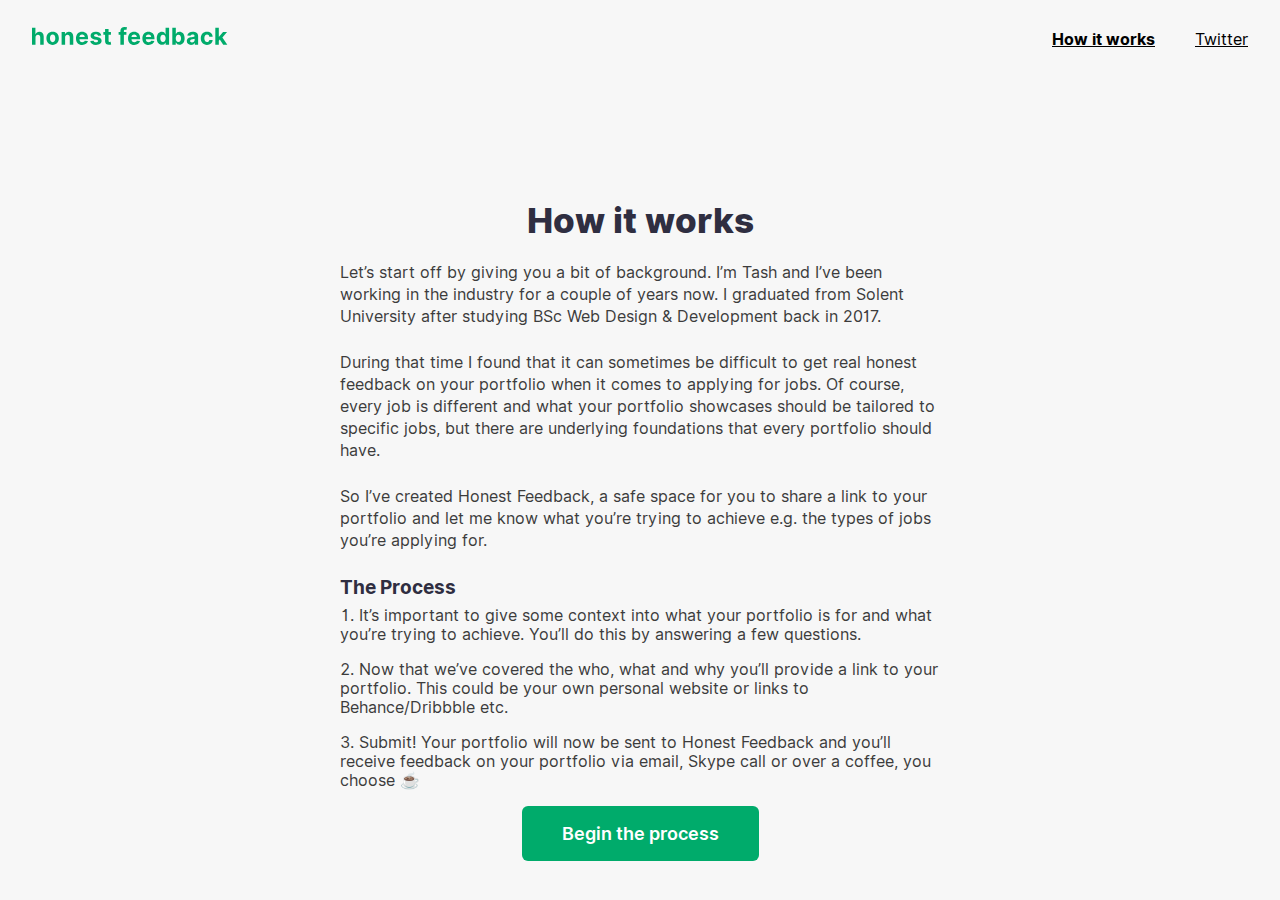
==== how-it-works.html @ 67dcb152 "Initial commit" ====
<!doctype html>
<html lang="en">
    <head>
        <meta charset="utf-8">
        <title>Honest Feedback | How it works</title>
        <meta name="description" content="Your portfolio needs to showcase your skills in their best light. Submit your portfolio for review to receive guidance and feedback ❤️">
        <meta name="viewport" content="width=device-width, initial-scale=1">
        <link rel="stylesheet" href="./styles.css">
    </head>
    <body class="how-it-works">
        <header class="header">
            <a href="./index.html" class="logo">
                <svg viewBox="0 0 197 18" fill="none" xmlns="http://www.w3.org/2000/svg">
                    <title>Honest Feedback</title>
                    <path d="M3.52 10.39c.01-1.64 1.01-2.6 2.45-2.6 1.43 0 2.28.92 2.27 2.48v7.46h3.52V9.64c0-2.97-1.74-4.78-4.4-4.78-1.92 0-3.2.91-3.79 2.41h-.15V.79H0v16.94h3.52V10.4zM20.74 17.98c3.85 0 6.25-2.64 6.25-6.55 0-3.94-2.4-6.57-6.25-6.57-3.86 0-6.25 2.63-6.25 6.57 0 3.91 2.39 6.55 6.25 6.55zm.01-2.73c-1.77 0-2.68-1.63-2.68-3.85 0-2.21.9-3.85 2.68-3.85 1.75 0 2.66 1.64 2.66 3.85 0 2.22-.91 3.85-2.66 3.85zM33.28 10.39c0-1.64.98-2.6 2.4-2.6s2.27.93 2.26 2.48v7.46h3.53V9.64c0-2.96-1.74-4.78-4.39-4.78-1.88 0-3.25.93-3.82 2.41h-.15V5.03h-3.36v12.7h3.53V10.4zM50.49 17.98c3.15 0 5.26-1.53 5.75-3.89L53 13.88c-.35.97-1.27 1.47-2.44 1.47-1.76 0-2.87-1.17-2.87-3.06h8.65v-.98c0-4.31-2.62-6.45-5.97-6.45-3.74 0-6.17 2.66-6.17 6.58 0 4.03 2.4 6.54 6.3 6.54zm-2.81-7.88a2.68 2.68 0 0 1 2.73-2.6c1.53 0 2.58 1.08 2.6 2.6h-5.33zM69.67 8.65c-.32-2.34-2.2-3.79-5.41-3.79-3.25 0-5.4 1.5-5.38 3.96-.01 1.9 1.19 3.13 3.67 3.63l2.2.44c1.1.22 1.61.62 1.63 1.26-.02.75-.84 1.3-2.07 1.3-1.26 0-2.1-.55-2.3-1.58l-3.47.18c.33 2.43 2.4 3.93 5.76 3.93 3.3 0 5.65-1.68 5.66-4.18-.01-1.84-1.2-2.94-3.67-3.45l-2.3-.46c-1.19-.25-1.62-.66-1.62-1.27 0-.76.86-1.26 1.95-1.26 1.22 0 1.95.67 2.12 1.49l3.23-.2zM79.36 5.03h-2.4V1.98h-3.52v3.05h-1.73v2.64h1.73v6.6c-.01 2.48 1.68 3.71 4.24 3.61a7.54 7.54 0 0 0 1.9-.33l-.55-2.63c-.17.04-.54.12-.87.12-.7 0-1.22-.27-1.2-1.24V7.67h2.4V5.04zM94.88 5.03h-2.52v-.85c0-.86.35-1.37 1.38-1.37.42 0 .85.1 1.13.18L95.5.35A9.28 9.28 0 0 0 93 0c-2.39 0-4.16 1.35-4.16 4.11v.92h-1.8v2.64h1.8v10.06h3.52V7.68h2.52V5.03zM102.82 17.98c3.15 0 5.26-1.53 5.76-3.89l-3.25-.21c-.36.97-1.27 1.47-2.44 1.47-1.76 0-2.88-1.17-2.88-3.06h8.65v-.98c0-4.31-2.61-6.45-5.97-6.45-3.74 0-6.16 2.66-6.16 6.58 0 4.03 2.39 6.54 6.3 6.54zm-2.8-7.88a2.68 2.68 0 0 1 2.73-2.6c1.52 0 2.58 1.08 2.6 2.6H100zM117.26 17.98c3.15 0 5.26-1.53 5.75-3.89l-3.25-.21c-.35.97-1.27 1.47-2.44 1.47-1.76 0-2.88-1.17-2.88-3.06h8.66v-.98c0-4.31-2.62-6.45-5.97-6.45-3.74 0-6.17 2.66-6.17 6.58 0 4.03 2.4 6.54 6.3 6.54zm-2.82-7.88a2.68 2.68 0 0 1 2.74-2.6c1.52 0 2.58 1.08 2.6 2.6h-5.34zM137.79 17.73V.8h-3.53v6.37h-.1a3.74 3.74 0 0 0-3.62-2.3c-2.79 0-5.14 2.17-5.14 6.54 0 4.25 2.25 6.54 5.15 6.54a3.76 3.76 0 0 0 3.6-2.24h.16v2.03h3.48zm-3.45-6.35c0 2.27-.98 3.75-2.67 3.75-1.73 0-2.68-1.53-2.68-3.75 0-2.2.93-3.71 2.68-3.71 1.7 0 2.67 1.44 2.67 3.71zM141.03 17.73h3.47V15.7h.16a3.76 3.76 0 0 0 3.6 2.24c2.9 0 5.16-2.3 5.16-6.54 0-4.37-2.36-6.54-5.14-6.54a3.74 3.74 0 0 0-3.62 2.3h-.1V.8h-3.53v16.94zm3.45-6.35c0-2.27.96-3.71 2.67-3.71 1.75 0 2.67 1.51 2.67 3.71 0 2.22-.94 3.75-2.67 3.75-1.7 0-2.67-1.48-2.67-3.75zM159.81 17.97c1.88 0 3.1-.82 3.72-2h.1v1.76h3.34V9.16c0-3.02-2.6-4.3-5.34-4.3-3.12 0-5.1 1.46-5.59 3.77l3.26.27c.24-.84 1-1.46 2.26-1.46 1.21 0 1.88.6 1.88 1.66.01.83-.86.96-3.07 1.17-2.52.23-4.77 1.08-4.77 3.91 0 2.52 1.79 3.8 4.21 3.8zm1.01-2.43c-1.08 0-1.86-.5-1.86-1.47 0-1 .82-1.48 2.06-1.66.77-.1 2.03-.29 2.45-.57v1.35c0 1.33-1.1 2.35-2.65 2.35zM175.9 17.98c3.39 0 5.51-1.98 5.67-4.9h-3.32c-.2 1.35-1.1 2.11-2.3 2.11-1.65 0-2.72-1.38-2.72-3.81 0-2.4 1.08-3.77 2.72-3.77 1.29 0 2.1.85 2.3 2.12h3.32c-.14-2.94-2.36-4.87-5.68-4.87-3.85 0-6.24 2.67-6.24 6.57 0 3.86 2.34 6.55 6.25 6.55zM184.26 17.73h3.53V13.7l.95-1.09 3.46 5.12h4.13l-4.96-7.2 4.72-5.5h-4.05l-4.06 4.82h-.2V.79h-3.52v16.94z" fill="#00AB6B"/>
                </svg>
            </a>
            <nav class="nav">
                <a class="nav-link nav-link--active" href="./how-it-works.html">How it works</a>
                <a class="nav-link" href="https://twitter.com/_tashhockey">Twitter</a>
            </nav>
        </header>
        <main class="main main-copy">
            <section class="section">
            <h1 class="title">How it works</h1>
            <p>Let’s start off by giving you a bit of background. I’m Tash and I’ve been working in the industry for a couple of years now. I graduated from Solent University after studying BSc Web Design &amp; Development back in 2017.</p>
            <p>During that time I found that it can sometimes be difficult to get real honest feedback on your portfolio when it comes to applying for jobs. Of course, every job is different and what your portfolio showcases should be tailored to specific jobs, but there are underlying foundations that every portfolio should have.</p>
            <p>So I’ve created Honest Feedback, a safe space for you to share a link to your portfolio and let me know what you’re trying to achieve e.g. the types of jobs you’re applying for.</p>
            <h3>The Process</h3>
            <ol>
                <li>It’s important to give some context into what your portfolio is for and what you’re trying to achieve. You’ll do this by answering a few questions.</li>
                <li>Now that we’ve covered the who, what and why you’ll provide a link to your portfolio. This could be your own personal website or links to Behance/Dribbble etc.</li>
                <li>Submit! Your portfolio will now be sent to Honest Feedback and you’ll receive feedback on your portfolio via email, Skype call or over a coffee, you choose ☕️</li>
            </ol>
            <div class="button-wrap">
                <a href="./process.html" class="button">Begin the process</a>
            </div>
            </section>
        </main>
        <footer class="footer mobile-only">
            <a class="nav-link" href="https://twitter.com/_tashhockey" target="_blank" rel="noopener noreferrer">Twitter</a>
        </footer>
    </body>
</html>
---- styles.css ----
:root {
    --background: #F7F7F7;
    --primary: #2F2E41;
    --copy: #3C3C3C;
    --accent: #00AB6B;
}

*, *::before, *::after {
    box-sizing: inherit;
}

html, body {
    box-sizing: border-box;
    margin: 0;
    padding: 0;
    height: 100%;
    width: 100%;
    font-family: Inter, -apple-system,BlinkMacSystemFont,"Segoe UI",Roboto,Oxygen-Sans,Ubuntu,Cantarell,"Helvetica Neue",sans-serif;
    font-display: swap;
    background: #F7F7F7;
    background: var(--background);
    text-rendering: optimizeLegibility;
    -webkit-font-smoothing: antialiased;
    -moz-osx-font-smoothing: grayscale;
}

body {
    max-width: 1440px;
    margin: 0 auto;
}

.header {
    display: flex;
    justify-content: center;
    align-items: baseline;
    margin-bottom: 1.5rem;
    padding: 2rem;
}

.logo {
    max-width: 196px;
}

.logo h1 {
    line-height: 0;
    margin: 0;
}

.logo svg {
    width: 100%;
}

.nav {
    display: none;
}

.nav-link {
    font-size: 1em;
    line-height: 1.875;
    color: #000;
}

.nav-link--active {
    font-weight: bold;
}

.nav a:not(:last-child) {
    margin-right: 2.5em;
}

.main {
    padding: 0 1rem;
}

.main-copy {
    max-width: 685px;
    margin: 0 auto 40px;
}

.main-copy .title {
    text-align: center;
}

.text-center {
    text-align: center;
}

h1, h2, h3, h4, h5, h6 {
    color: #2F2E41;
    color: var(--primary);
    margin-bottom: 0.5rem;
}

.title {
    font-size: 1.5rem;
    font-weight: 800;
    line-height: 1.4;
    margin-bottom: 1rem;
}

p {
    font-size: 1rem;
    line-height: 1.375;
    margin-bottom: 1.5em;
    color: #3C3C3C;
    color: var(--copy);
}

p:last-child {
    margin-bottom: 0;
}

ol {
    padding: 0;
    margin-top: 0;
    color: #3C3C3C;
    color: var(--copy);
}

ol li {
    list-style-position: inside;
    margin-bottom: 1em;
}

.button {
    background: #00AB6B;
    background: var(--accent);
    border-radius: 6px;
    padding: 1.0625rem 2.5rem;
    font-size: 1.125rem;
    font-weight: 600;
    color: #FFF;
    display: inline-block;
    text-decoration: none;
}

.button-wrap {
    display: flex;
    justify-content: center;
}

.section {
    margin-bottom: 2.5rem;
}

.intro {
    max-width: 685px;
    margin-left: auto;
    margin-right: auto;
}

.home-illustration {
    max-width: 865px;
    margin: 0 auto 3rem;
}

.footer {
    display: flex;
    justify-content: center;
    padding: 1.375rem 0;
}

@media (min-width: 768px) {
    .nav {
        display: flex;
    }

    .header {
        justify-content: space-between;
        padding: 1.5625rem 2rem;
        margin-bottom: 7.6875rem;
    }

    .main {
        padding: 0 2.625rem;
    }

    .title {
        font-size: 2.215rem;
        line-height: 1;
        margin-bottom: 1.5rem;
    }

    .section {
        margin-bottom: 5.5rem;
    }

    .intro {
        font-size: 20px;
    }

    .home-illustration {
        margin-bottom: 5.75rem;
    }

    .mobile-only {
        display: none;
    }
}

@media (min-width: 1440px) {
    .header {
        padding: 2.5rem 3.5rem;
        margin-bottom: 6rem;
    }

    .main {
        padding: 0;
    }

    .section {
        margin-bottom: 7.25rem;
    }

    .home-illustration {
        margin-bottom: 6.8125rem;
    }
}

@font-face {
    font-family: 'Inter';
    font-style:  normal;
    font-weight: 100;
    src: url("./fonts/Inter-Thin.woff2") format("woff2"),
    url("./fonts/Inter-Thin.woff") format("woff");
}
@font-face {
    font-family: 'Inter';
    font-style:  italic;
    font-weight: 100;
    src: url("./fonts/Inter-ThinItalic.woff2") format("woff2"),
    url("./fonts/Inter-ThinItalic.woff") format("woff");
}

@font-face {
    font-family: 'Inter';
    font-style:  normal;
    font-weight: 200;
    src: url("./fonts/Inter-ExtraLight.woff2") format("woff2"),
    url("./fonts/Inter-ExtraLight.woff") format("woff");
}
@font-face {
    font-family: 'Inter';
    font-style:  italic;
    font-weight: 200;
    src: url("./fonts/Inter-ExtraLightItalic.woff2") format("woff2"),
    url("./fonts/Inter-ExtraLightItalic.woff") format("woff");
}

@font-face {
    font-family: 'Inter';
    font-style:  normal;
    font-weight: 300;
    src: url("./fonts/Inter-Light.woff2") format("woff2"),
    url("./fonts/Inter-Light.woff") format("woff");
}
@font-face {
    font-family: 'Inter';
    font-style:  italic;
    font-weight: 300;
    src: url("./fonts/Inter-LightItalic.woff2") format("woff2"),
    url("./fonts/Inter-LightItalic.woff") format("woff");
}

@font-face {
    font-family: 'Inter';
    font-style:  normal;
    font-weight: 400;
    src: url("./fonts/Inter-Regular.woff2") format("woff2"),
    url("./fonts/Inter-Regular.woff") format("woff");
}
@font-face {
    font-family: 'Inter';
    font-style:  italic;
    font-weight: 400;
    src: url("./fonts/Inter-Italic.woff2") format("woff2"),
    url("./fonts/Inter-Italic.woff") format("woff");
}

@font-face {
    font-family: 'Inter';
    font-style:  normal;
    font-weight: 500;
    src: url("./fonts/Inter-Medium.woff2") format("woff2"),
    url("./fonts/Inter-Medium.woff") format("woff");
}
@font-face {
    font-family: 'Inter';
    font-style:  italic;
    font-weight: 500;
    src: url("./fonts/Inter-MediumItalic.woff2") format("woff2"),
    url("./fonts/Inter-MediumItalic.woff") format("woff");
}

@font-face {
    font-family: 'Inter';
    font-style:  normal;
    font-weight: 600;
    src: url("./fonts/Inter-SemiBold.woff2") format("woff2"),
    url("./fonts/Inter-SemiBold.woff") format("woff");
}
@font-face {
    font-family: 'Inter';
    font-style:  italic;
    font-weight: 600;
    src: url("./fonts/Inter-SemiBoldItalic.woff2") format("woff2"),
    url("./fonts/Inter-SemiBoldItalic.woff") format("woff");
}

@font-face {
    font-family: 'Inter';
    font-style:  normal;
    font-weight: 700;
    src: url("./fonts/Inter-Bold.woff2") format("woff2"),
    url("./fonts/Inter-Bold.woff") format("woff");
}
@font-face {
    font-family: 'Inter';
    font-style:  italic;
    font-weight: 700;
    src: url("./fonts/Inter-BoldItalic.woff2") format("woff2"),
    url("./fonts/Inter-BoldItalic.woff") format("woff");
}

@font-face {
    font-family: 'Inter';
    font-style:  normal;
    font-weight: 800;
    src: url("./fonts/Inter-ExtraBold.woff2") format("woff2"),
    url("./fonts/Inter-ExtraBold.woff") format("woff");
}
@font-face {
    font-family: 'Inter';
    font-style:  italic;
    font-weight: 800;
    src: url("./fonts/Inter-ExtraBoldItalic.woff2") format("woff2"),
    url("./fonts/Inter-ExtraBoldItalic.woff") format("woff");
}

@font-face {
    font-family: 'Inter';
    font-style:  normal;
    font-weight: 900;
    src: url("./fonts/Inter-Black.woff2") format("woff2"),
    url("./fonts/Inter-Black.woff") format("woff");
}
@font-face {
    font-family: 'Inter';
    font-style:  italic;
    font-weight: 900;
    src: url("./fonts/Inter-BlackItalic.woff2") format("woff2"),
    url("./fonts/Inter-BlackItalic.woff") format("woff");
}
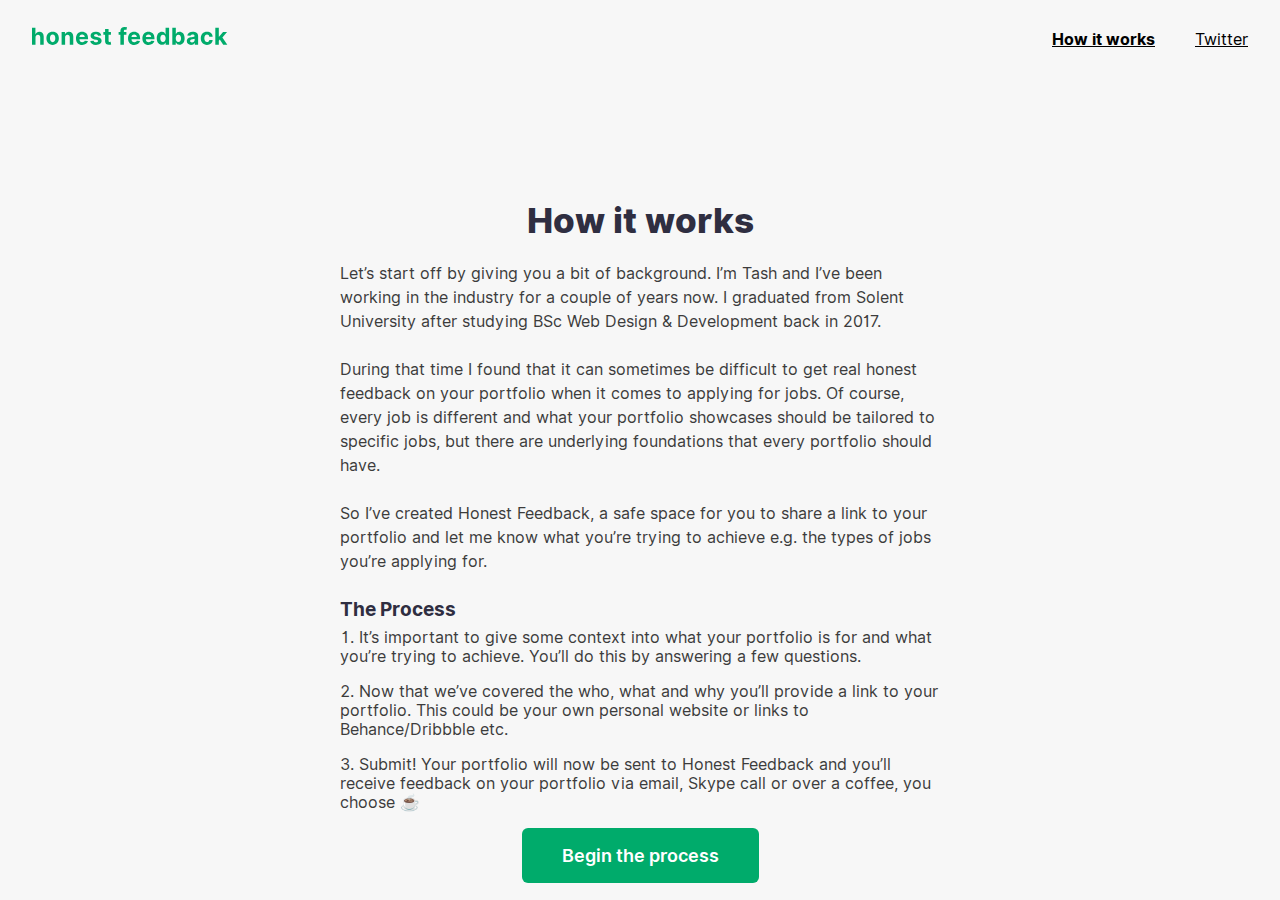
==== commit eebd9529: "Add favicons" ====
--- a/how-it-works.html
+++ b/how-it-works.html
@@ -5,7 +5,13 @@
         <title>Honest Feedback | How it works</title>
         <meta name="description" content="Your portfolio needs to showcase your skills in their best light. Submit your portfolio for review to receive guidance and feedback ❤️">
         <meta name="viewport" content="width=device-width, initial-scale=1">
-        <link rel="stylesheet" href="./styles.css">
+        <link rel="apple-touch-icon" sizes="180x180" href="/apple-touch-icon.png">
+        <link rel="icon" type="image/png" sizes="32x32" href="/favicon-32x32.png">
+        <link rel="icon" type="image/png" sizes="16x16" href="/favicon-16x16.png">
+        <link rel="manifest" href="/site.webmanifest">
+        <link rel="mask-icon" href="/safari-pinned-tab.svg" color="#00ab6b">
+        <meta name="msapplication-TileColor" content="#00a300">
+        <meta name="theme-color" content="#00ab6b">       <link rel="stylesheet" href="./styles.css">
     </head>
     <body class="how-it-works">
         <header class="header">
@@ -22,19 +28,19 @@
         </header>
         <main class="main main-copy">
             <section class="section">
-            <h1 class="title">How it works</h1>
-            <p>Let’s start off by giving you a bit of background. I’m Tash and I’ve been working in the industry for a couple of years now. I graduated from Solent University after studying BSc Web Design &amp; Development back in 2017.</p>
-            <p>During that time I found that it can sometimes be difficult to get real honest feedback on your portfolio when it comes to applying for jobs. Of course, every job is different and what your portfolio showcases should be tailored to specific jobs, but there are underlying foundations that every portfolio should have.</p>
-            <p>So I’ve created Honest Feedback, a safe space for you to share a link to your portfolio and let me know what you’re trying to achieve e.g. the types of jobs you’re applying for.</p>
-            <h3>The Process</h3>
-            <ol>
-                <li>It’s important to give some context into what your portfolio is for and what you’re trying to achieve. You’ll do this by answering a few questions.</li>
-                <li>Now that we’ve covered the who, what and why you’ll provide a link to your portfolio. This could be your own personal website or links to Behance/Dribbble etc.</li>
-                <li>Submit! Your portfolio will now be sent to Honest Feedback and you’ll receive feedback on your portfolio via email, Skype call or over a coffee, you choose ☕️</li>
-            </ol>
-            <div class="button-wrap">
-                <a href="./process.html" class="button">Begin the process</a>
-            </div>
+                <h1 class="title">How it works</h1>
+                <p>Let’s start off by giving you a bit of background. I’m Tash and I’ve been working in the industry for a couple of years now. I graduated from Solent University after studying BSc Web Design &amp; Development back in 2017.</p>
+                <p>During that time I found that it can sometimes be difficult to get real honest feedback on your portfolio when it comes to applying for jobs. Of course, every job is different and what your portfolio showcases should be tailored to specific jobs, but there are underlying foundations that every portfolio should have.</p>
+                <p>So I’ve created Honest Feedback, a safe space for you to share a link to your portfolio and let me know what you’re trying to achieve e.g. the types of jobs you’re applying for.</p>
+                <h3>The Process</h3>
+                <ol>
+                    <li>It’s important to give some context into what your portfolio is for and what you’re trying to achieve. You’ll do this by answering a few questions.</li>
+                    <li>Now that we’ve covered the who, what and why you’ll provide a link to your portfolio. This could be your own personal website or links to Behance/Dribbble etc.</li>
+                    <li>Submit! Your portfolio will now be sent to Honest Feedback and you’ll receive feedback on your portfolio via email, Skype call or over a coffee, you choose ☕️</li>
+                </ol>
+                <div class="button-wrap">
+                    <a href="./process.html" class="button">Begin the process</a>
+                </div>
             </section>
         </main>
         <footer class="footer mobile-only">
--- a/styles.css
+++ b/styles.css
@@ -143,6 +143,10 @@
     margin-bottom: 2.5rem;
 }
 
+.section p {
+    line-height: 1.5;
+}
+
 .intro {
     max-width: 685px;
     margin-left: auto;
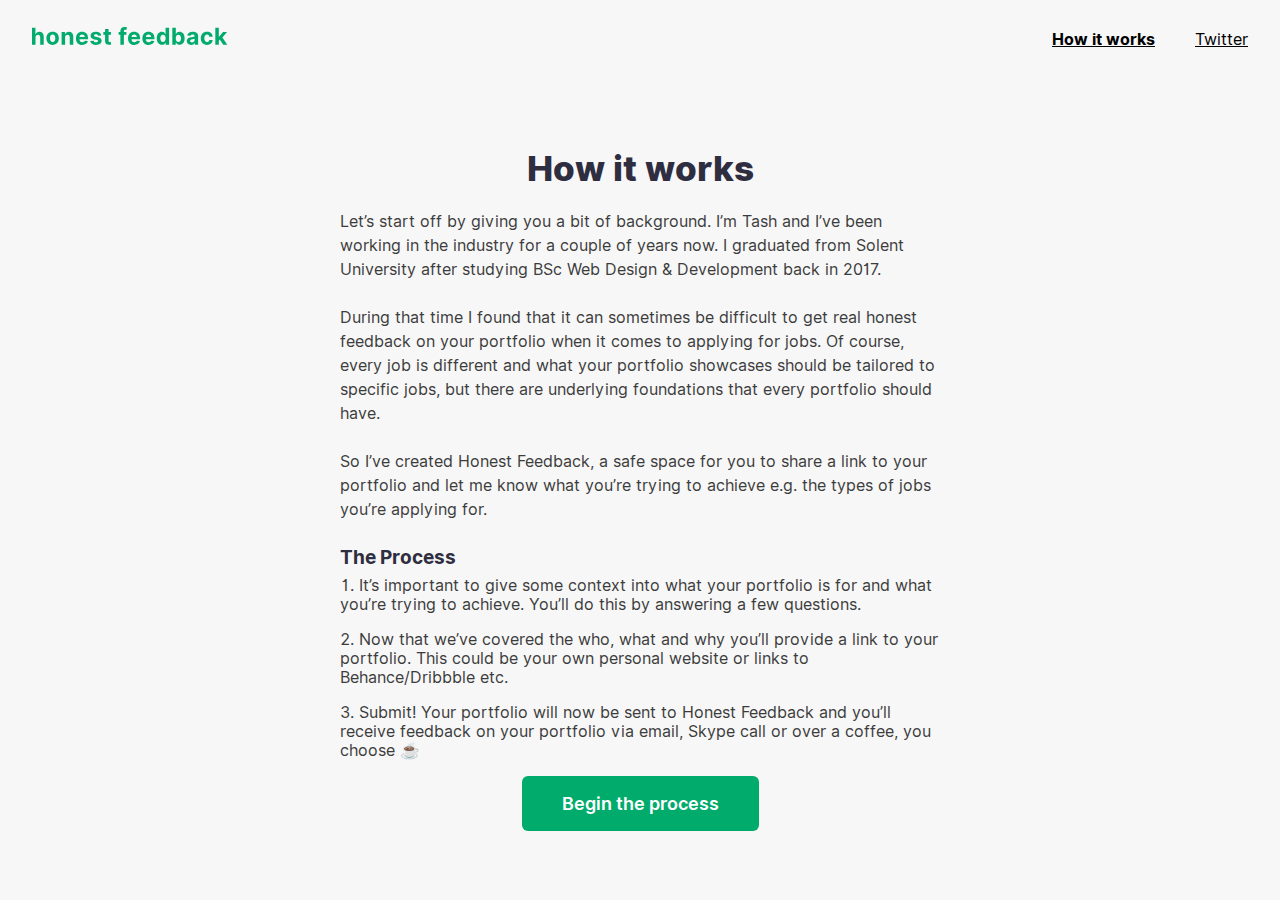
==== commit cce80e24: "Update footer nav" ====
--- a/how-it-works.html
+++ b/how-it-works.html
@@ -44,7 +44,8 @@
             </section>
         </main>
         <footer class="footer mobile-only">
-            <a class="nav-link" href="https://twitter.com/_tashhockey" target="_blank" rel="noopener noreferrer">Twitter</a>
+            <a class="nav-link nav-link--active" href="./how-it-works.html">How it works</a>
+            <a class="nav-link" href="https://twitter.com/_tashhockey">Twitter</a>
         </footer>
     </body>
 </html>
--- a/styles.css
+++ b/styles.css
@@ -64,7 +64,7 @@
     font-weight: bold;
 }
 
-.nav a:not(:last-child) {
+.nav-link:not(:last-child) {
     margin-right: 2.5em;
 }
 
@@ -88,6 +88,7 @@
 h1, h2, h3, h4, h5, h6 {
     color: #2F2E41;
     color: var(--primary);
+    margin-top: 0;
     margin-bottom: 0.5rem;
 }
 
@@ -172,7 +173,11 @@
     .header {
         justify-content: space-between;
         padding: 1.5625rem 2rem;
-        margin-bottom: 7.6875rem;
+        margin-bottom: 4.4375rem;
+    }
+
+    .home .header {
+        margin-bottom: 6.4375rem;
     }
 
     .main {
@@ -191,6 +196,7 @@
 
     .intro {
         font-size: 20px;
+        margin-bottom: 2em;
     }
 
     .home-illustration {
